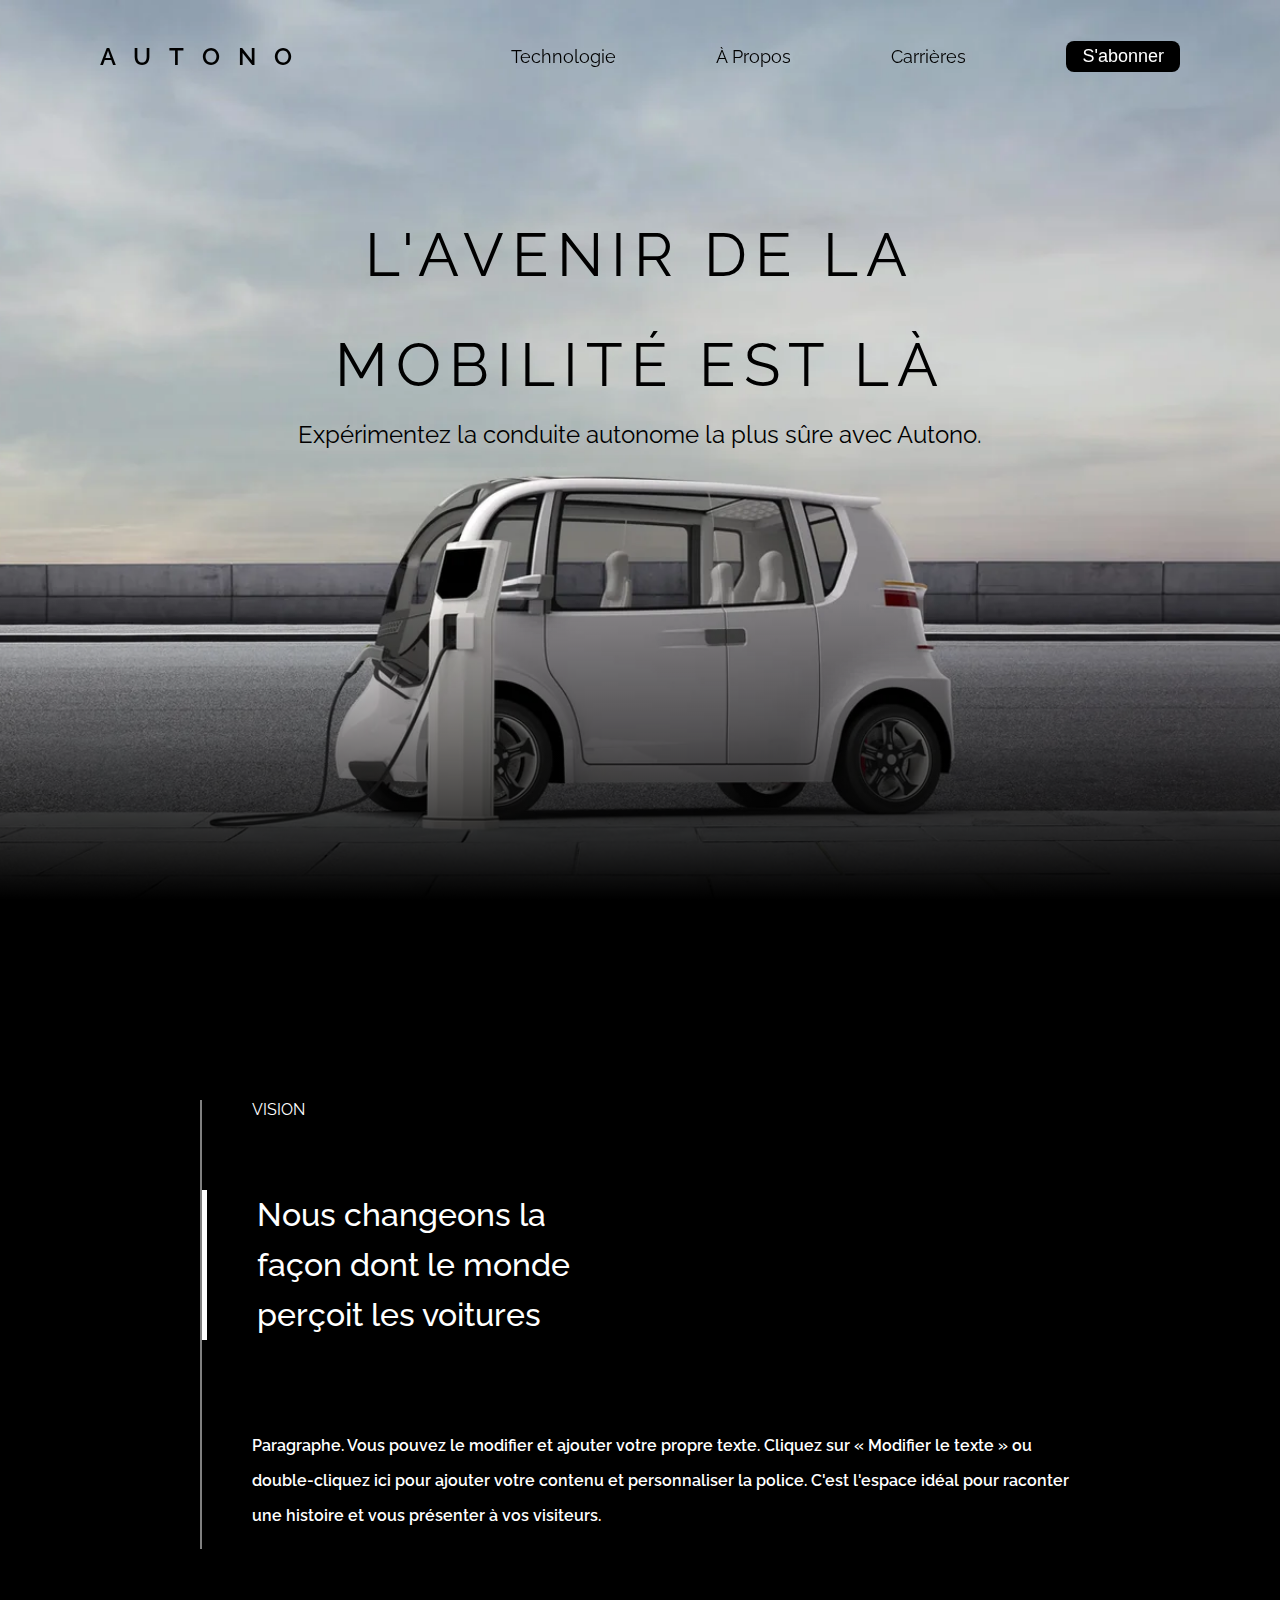
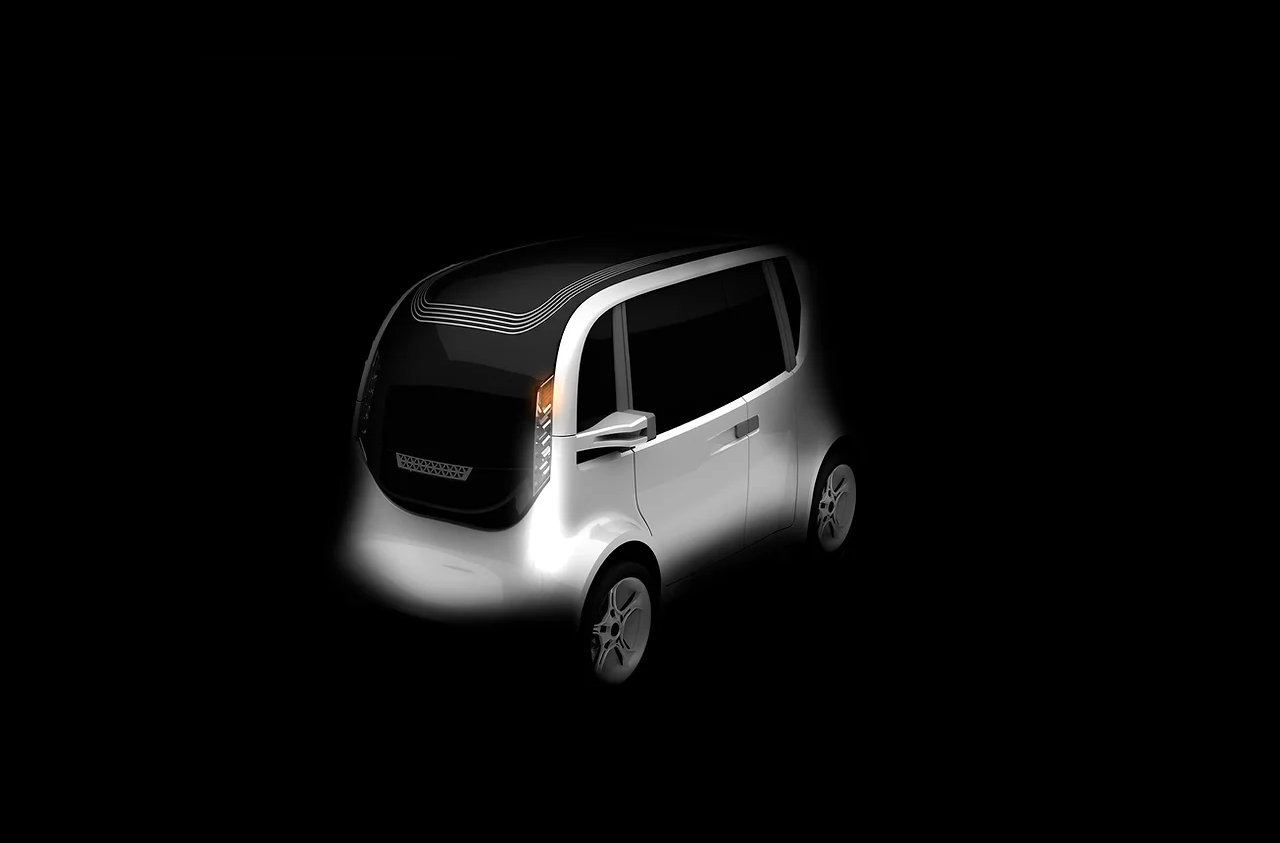
==== car site/index.html @ de0b3c31 "update" ====
<!DOCTYPE html>
<html lang="en">
<head>
    <meta charset="UTF-8">
    <meta name="viewport" content="width=device-width, initial-scale=1.0">
    <title>Title</title>
    <link rel="stylesheet" href="style.css">
    <!--  google fonts  -->
    <link rel="preconnect" href="https://fonts.googleapis.com">
    <link rel="preconnect" href="https://fonts.gstatic.com" crossorigin>
    <link href="https://fonts.googleapis.com/css2?family=Raleway:ital,wght@0,100..900;1,100..900&display=swap"
          rel="stylesheet">
</head>
<body>

<!--navbar start-->
<div class="nav-bar">
    <div class="container">
        <span class="logo">autono</span>
        <ul class="list">
            <li class="item-list">technologie</li>
            <li class="item-list">à propos</li>
            <li class="item-list">carrières</li>
            <li class="item-list">
                <button class="btn-signin">s'abonner</button>
            </li>
        </ul>
        <button class="btn-signin" id="side-button-signIn">s'abonner</button>
        <div class="side-barBtn">
            <div></div>
            <div></div>
        </div>
    </div>
</div>
<!--navbar end-->

<!--sidebar start-->
<div class="side-bar">
    <div class="top-side-bar">
        <i class="bi bi-x-lg"></i>
    </div>
    <div class="container">
        <ul class="list">
            <li class="item-list">technologie</li>
            <li class="item-list">à propos</li>
            <li class="item-list">carrières</li>
        </ul>
    </div>
</div>
<!--sidebar end-->

<!--header start-->
<div class="header">
    <img src="images/c837a6_02de7d4c43d44b7b890854049ed75da8f000.webp">
    <span class="title">
        L'AVENIR DE LA <br> MOBILITÉ EST LÀ
    </span>
    <p>Expérimentez la conduite autonome la plus sûre avec Autono.</p>
</div>
<!--header end-->

<!--first section start-->
<div class="first-section">
    <div class="container">
        <div>
            <span style="padding-left: 50px">VISION</span>
            <h1>Nous changeons la <br> façon dont le monde <br> perçoit les voitures</h1>
            <p style="padding-left: 50px">Paragraphe. Vous pouvez le modifier et ajouter votre propre texte. Cliquez sur « Modifier le texte » ou double-cliquez ici pour ajouter votre contenu et personnaliser la police. C'est l'espace idéal pour raconter une histoire et vous présenter à vos visiteurs.</p>
        </div>
        <div>
            <img src="images/car.webp">
        </div>
    </div>
</div>
<!--first section end-->

</body>

<script src="script.js"></script>
</html>
---- car site/style.css ----
@import url("https://cdn.jsdelivr.net/npm/bootstrap-icons@1.11.3/font/bootstrap-icons.min.css");

body {
    margin: 0;
}

i, button, a, li {
    cursor: pointer;
}

/* nav-bar start */

.nav-bar {
    background-color: transparent;
    width: 100%;
    font-family: "Raleway", sans-serif;
    position: fixed;
    top: 0;
    z-index: 3;
    transition: ease-in 0.4s;
}

.nav-bar .container {
    padding: 25px 100px;
    display: flex;
    justify-content: space-between;
    align-items: center;
}

.nav-bar .container .list {
    display: flex;
    gap: 100px;
    align-items: center;
    padding: 0;
}

.nav-bar .container .list .item-list {
    list-style: none;
    font-size: 18px;
    text-transform: capitalize;
    margin: 0;
}

.logo {
    font-size: 24px;
    text-transform: uppercase;
    letter-spacing: 18px;
    font-weight: 600;
}

.btn-signin {
    background-color: black;
    color: white;
    padding: 5px 16px;
    text-transform: capitalize;
    border-radius: 8px;
    font-size: 18px;
    outline: none;
    border: none;
}

.side-barBtn {
    padding: 10px;
    cursor: pointer;
    display: flex;
    flex-direction: column;
    gap: 7px;
}

.side-barBtn div {
    width: 30px !important;
    height: 3px !important;
    background-color: black;
}

@media (min-width: 1240px) {
    .side-barBtn {
        display: none;
    }

    #side-button-signIn {
        display: none;
    }
}

@media (max-width: 1240px) {
    .side-barBtn {
        display: flex;
    }

    #side-button-signIn {
        display: block;
        margin-left: auto;
        margin-right: 16px;
    }

    .nav-bar .container .list {
        display: none;
    }

    .nav-bar .container {
        justify-content: flex-start;
    }

    .nav-bar {
        background-color: white;
    }
}

@media (max-width: 700px) {
    .nav-bar .container {
        padding: 25px 25px;
    }
}

@media (max-width: 450px) {
    .logo {
        font-size: 16px;
        letter-spacing: 8px;
    }

    .btn-signin {
        font-size: 14px;
    }
}

/* nav-bar end */

/* side-bar start */

.side-bar {
    font-family: "Raleway", sans-serif;
    position: fixed;
    top: -100%;
    width: 100%;
    height: 100%;
    background-color: transparent;
    z-index: 4;
    filter: blur(25px);
    transition: ease-in-out 0.4s;
}

.side-bar .top-side-bar {
    padding: 50px;
    font-size: 28px;
    display: flex;
    justify-content: end;
}

.side-bar .container {
    display: flex;
    justify-content: center;
}

.side-bar .container .list {
    display: flex;
    flex-direction: column;
    gap: 100px;
    font-size: 24px;
    padding: 0;
}

.side-bar .container .list .item-list {
    list-style: none;
    text-transform: capitalize;
    text-align: center;
}

/* side-bar end */

/* header start */

.header {
    width: 100%;
    height: 100vh;
    display: flex;
    flex-direction: column;
    align-items: center;
    font-family: "Raleway", sans-serif;
    background-image: linear-gradient(transparent, transparent, transparent, #000000);
}

.header img {
    position: absolute;
    top: 50%;
    left: 50%;
    width: 100%;
    height: 100%;
    object-fit: cover;
    transform: translate(-50%, -50%);
    z-index: -1;
}

.header .title {
    color: black;
    font-size: 60px;
    letter-spacing: 8px;
    line-height: 110px;
    margin-top: 200px;
    text-align: center;
}

.header p {
    font-size: 24px;
    margin: 0;
    text-align: center;
}

@media (max-width: 400px) {
    .header .title {
        font-size: 40px;
        line-height: 60px;
    }
}

/* header end */

/* first section start */

.first-section {
    font-family: "Raleway", sans-serif;
    background-color: black;
    width: 100%;
    height: 100%;
    padding-top: 200px;
}

.first-section .container {
    display: flex;
    align-items: center;
    color: white;
    padding-left: 200px;
    padding-right: 200px;
    flex-wrap: wrap;
    gap: 50px;
}

.first-section .container div {
    flex: 1;
}

.first-section .container div:first-child {
    display: flex;
    flex-direction: column;
    gap: 50px;
    border-left: 2px solid gray;
}

.first-section .container div:first-child h1 {
    font-weight: 500;
    padding-left: 50px;
    border-left: 5px solid white;
    line-height: 50px;
}

.first-section p {
    line-height: 35px;
    font-weight: 600;
}

@media (max-width: 885px) {
    .first-section img{
        display: none;
    }

    .first-section .container{
        display: block;
        padding-left: 50px;
        padding-right: 50px;
    }

    .first-section h1{

    }
}

/* first section end */
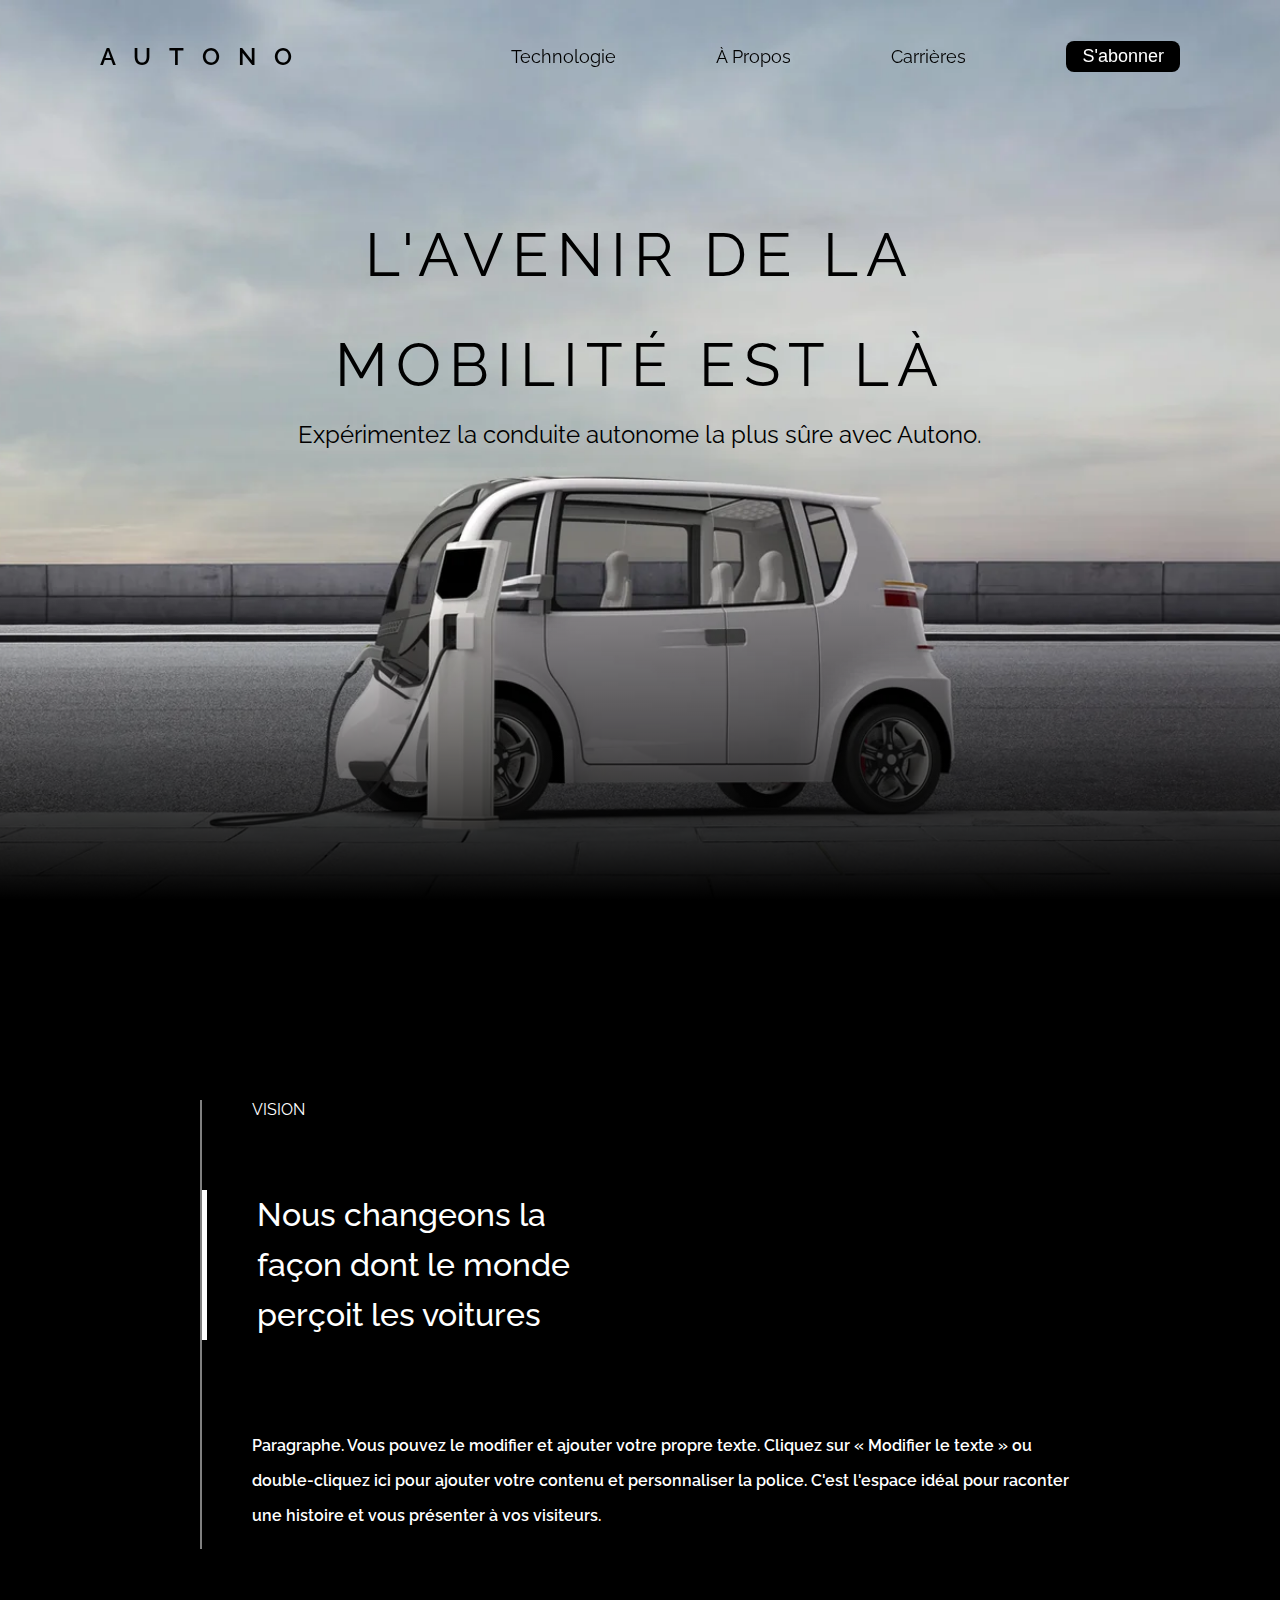
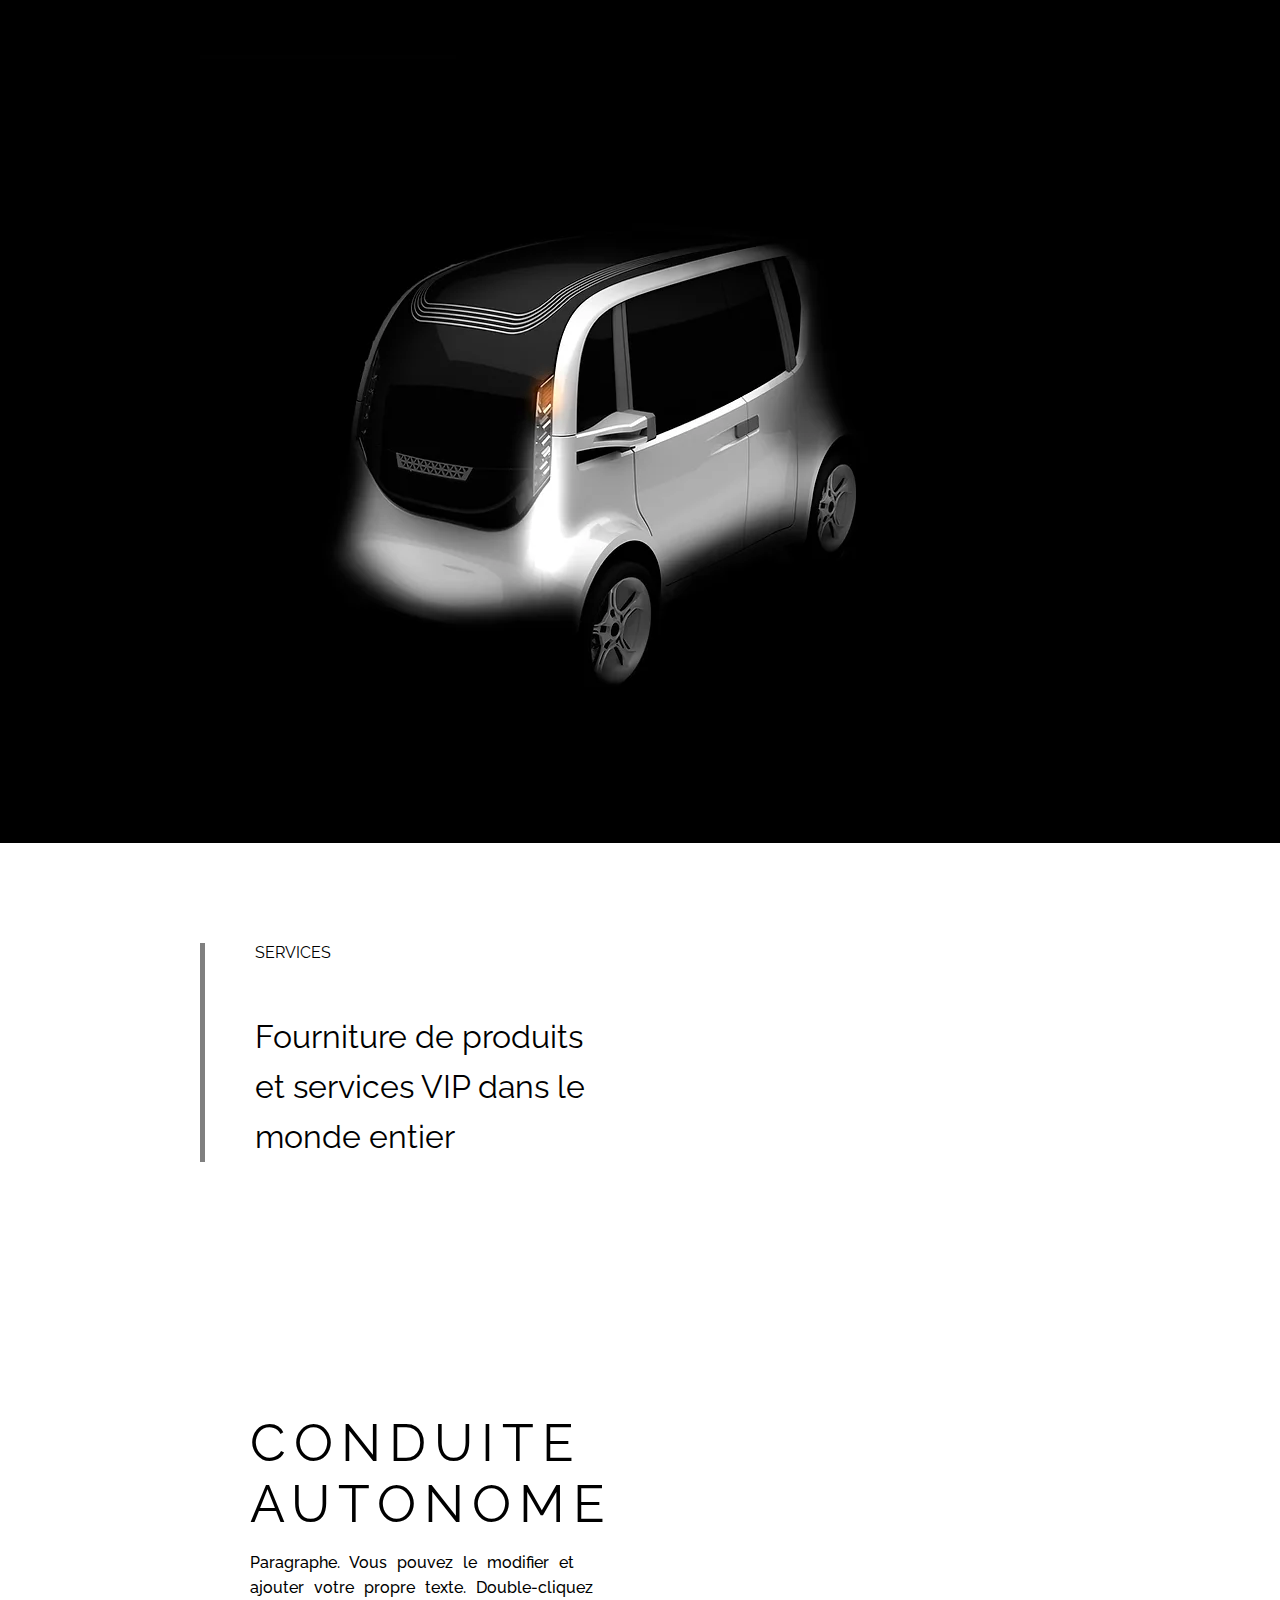
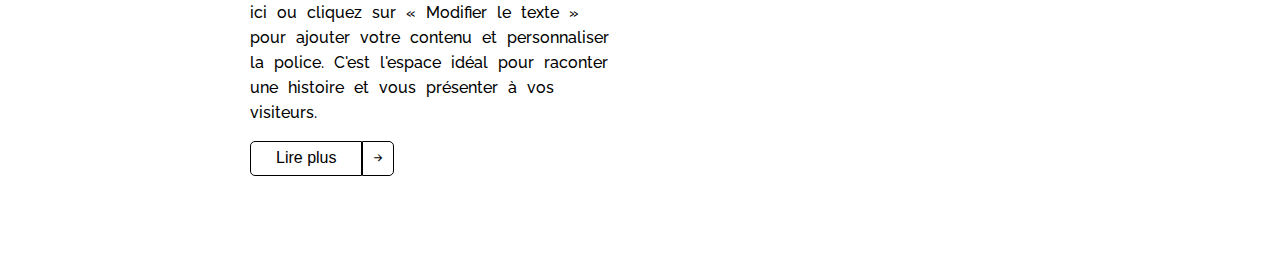
==== commit d8101b28: "update" ====
--- a/car site/index.html
+++ b/car site/index.html
@@ -65,7 +65,9 @@
         <div>
             <span style="padding-left: 50px">VISION</span>
             <h1>Nous changeons la <br> façon dont le monde <br> perçoit les voitures</h1>
-            <p style="padding-left: 50px">Paragraphe. Vous pouvez le modifier et ajouter votre propre texte. Cliquez sur « Modifier le texte » ou double-cliquez ici pour ajouter votre contenu et personnaliser la police. C'est l'espace idéal pour raconter une histoire et vous présenter à vos visiteurs.</p>
+            <p style="padding-left: 50px">Paragraphe. Vous pouvez le modifier et ajouter votre propre texte. Cliquez sur
+                « Modifier le texte » ou double-cliquez ici pour ajouter votre contenu et personnaliser la police. C'est
+                l'espace idéal pour raconter une histoire et vous présenter à vos visiteurs.</p>
         </div>
         <div>
             <img src="images/car.webp">
@@ -74,6 +76,26 @@
 </div>
 <!--first section end-->
 
+<div class="second-section">
+    <div class="container">
+        <div class="content">
+            <div class="service">
+                <span>SERVICES</span>
+                <h1 style="font-weight: 400; line-height: 50px; margin-top: 50px">Fourniture de produits <br> et services VIP dans le <br> monde entier</h1>
+            </div>
+            <div class="description">
+                <span class="title">CONDUITE <br> AUTONOME</span>
+                <p>Paragraphe. Vous pouvez le modifier et ajouter votre propre texte. Double-cliquez ici ou cliquez sur
+                    « Modifier le texte » pour ajouter votre contenu et personnaliser la police. C'est l'espace idéal
+                    pour raconter une histoire et vous présenter à vos visiteurs.</p>
+                <div class="btn"><button class="btn-read-plus">Lire plus</button><div class="arrow"><i class="bi bi-arrow-right-short"></i></div></div>
+            </div>
+        </div>
+        <div class="content">
+            <img src="images/second-car.webp">
+        </div>
+    </div>
+</div>
 </body>
 
 <script src="script.js"></script>
--- a/car site/style.css
+++ b/car site/style.css
@@ -259,19 +259,111 @@
 }
 
 @media (max-width: 885px) {
-    .first-section img{
-        display: none;
-    }
-
-    .first-section .container{
+    .first-section img {
+        display: none;
+    }
+
+    .first-section .container {
         display: block;
         padding-left: 50px;
         padding-right: 50px;
-    }
-
-    .first-section h1{
-
-    }
-}
-
-/* first section end */+        padding-bottom: 100px;
+    }
+
+    .first-section h1 {
+
+    }
+}
+
+/* first section end */
+
+/* second section start */
+
+.second-section {
+    font-family: "Raleway", sans-serif;
+}
+
+.second-section .container {
+    display: flex;
+    align-items: center;
+    padding: 100px 200px;
+    gap: 200px;
+}
+
+.second-section .container .content {
+    flex: 1;
+}
+
+.second-section .container .content .service {
+    border-left: 5px solid gray;
+    padding-left: 50px;
+}
+
+.second-section .container .content .description {
+    padding-left: 50px;
+    margin-top: 250px;
+}
+
+.second-section .container .content img {
+    width: 700px;
+}
+
+.second-section .container .content .description .title {
+    font-size: 52px;
+    letter-spacing: 8px;
+    margin-bottom: 100px;
+}
+
+.description p {
+    word-spacing: 6px;
+    line-height: 25px;
+    font-weight: 500;
+}
+
+.btn {
+    display: flex;
+    align-items: center;
+}
+
+.btn-read-plus {
+    background-color: white;
+    color: black;
+    border: 1px solid black;
+    border-radius: 5px 0 0 5px;
+    padding: 7px 25px 8px 25px;
+    font-size: 16px;
+    display: flex;
+    align-items: center;
+    gap: 25px;
+    cursor: pointer;
+    transition: ease-in 0.2s;
+}
+
+.arrow {
+    padding: 7px;
+    border-radius: 0 5px 5px 0;
+    border: 1px solid black;
+}
+
+.btn-read-plus:hover {
+    background-color: black;
+    color: white;
+}
+
+@media (max-width: 1533px) {
+    .second-section img {
+        display: none;
+    }
+}
+
+@media (max-width: 885px) {
+
+    .second-section .container {
+        display: block;
+        padding-left: 50px;
+        padding-right: 50px;
+    }
+
+}
+
+/* second section end */